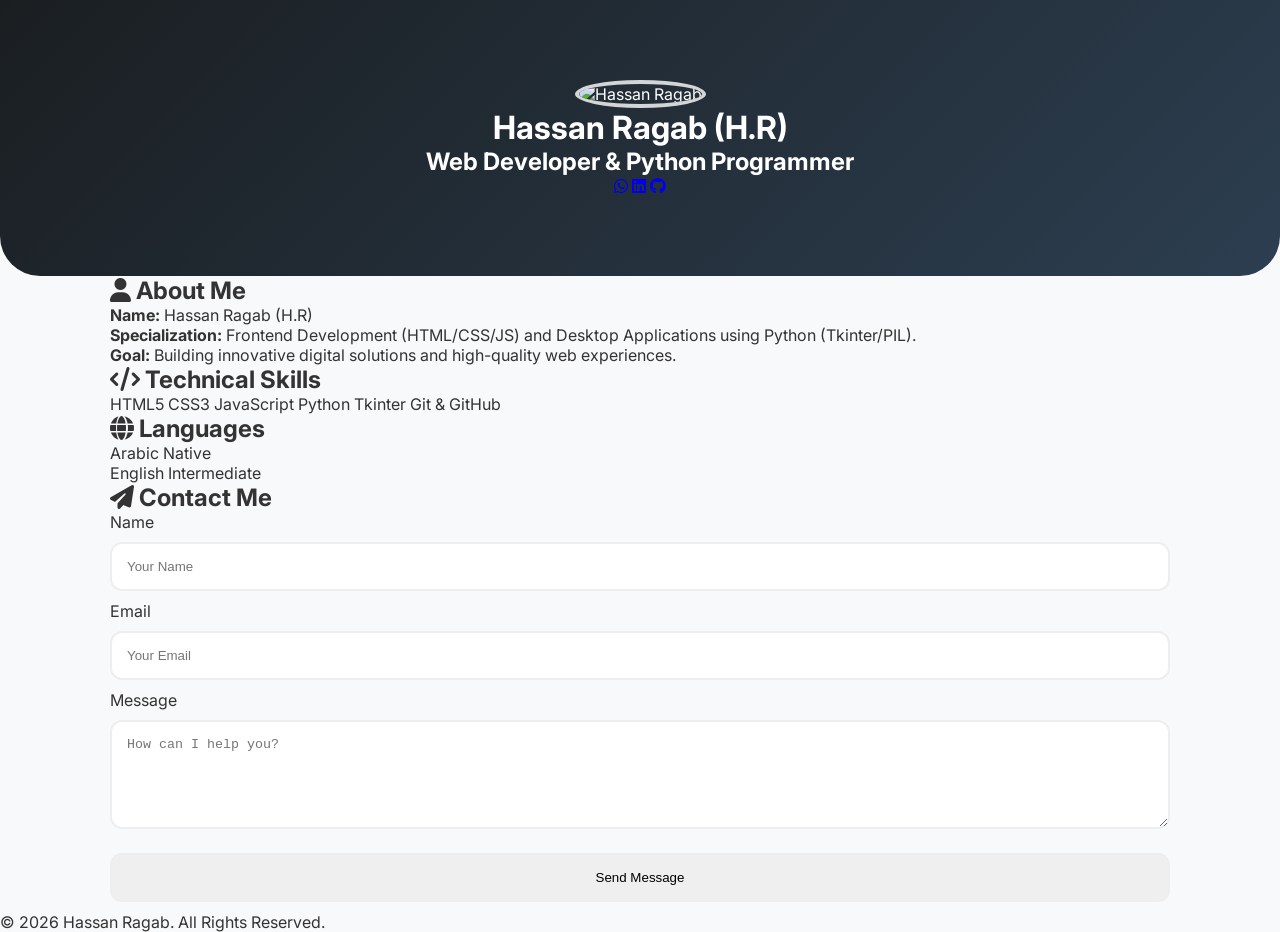
==== index.html @ ad74c9ed "Update index.html" ====
<!DOCTYPE html>
<html lang="en">
<head>
    <meta charset="UTF-8">
    <meta name="viewport" content="width=device-width, initial-scale=1.0">
    <meta name="description" content="Hassan Ragab (H.R) - Web Developer & Python Programmer Portfolio">
    <title>H.R | Hassan Ragab - Developer Portfolio</title>
    <link rel="icon" type="image/jpeg" href="images/profile.jpeg">
    <link rel="preconnect" href="https://fonts.googleapis.com">
    <link rel="preconnect" href="https://fonts.gstatic.com" crossorigin>
    <link href="https://fonts.googleapis.com/css2?family=Inter:wght@400;600;700&family=Tajawal:wght@500;700&display=swap" rel="stylesheet">
    <link rel="stylesheet" href="https://cdnjs.cloudflare.com/ajax/libs/font-awesome/6.4.2/css/all.min.css">
    <link rel="stylesheet" href="css/style.css">
</head>
<body>

    <header>
        <div class="container header-content">
            <img src="images/profile.jpg" alt="Hassan Ragab" class="profile-img">
            <h1>Hassan Ragab (H.R)</h1>
            <h2>Web Developer & Python Programmer</h2>
            <div class="social-links">
                <a href="https://wa.me/201121331354" target="_blank" title="WhatsApp"><i class="fab fa-whatsapp"></i></a>
                <a href="https://linkedin.com/in/hassan-ragab-32a0aa3bb" target="_blank" title="LinkedIn"><i class="fab fa-linkedin"></i></a>
                <a href="https://github.com/2000hr-pro" target="_blank" title="GitHub"><i class="fab fa-github"></i></a>
            </div>
        </div>
    </header>

    <div class="container">
        <main>
            <section id="about">
                <h2><i class="fas fa-user"></i> About Me</h2>
                <p><b>Name:</b> Hassan Ragab (H.R)</p>
                <p><b>Specialization:</b> Frontend Development (HTML/CSS/JS) and Desktop Applications using Python (Tkinter/PIL).</p>
                <p><b>Goal:</b> Building innovative digital solutions and high-quality web experiences.</p>
            </section>

            <section id="skills" style="border-top-color: var(--accent-color);">
                <h2><i class="fas fa-code"></i> Technical Skills</h2>
                <div class="skills-grid">
                    <span>HTML5</span>
                    <span>CSS3</span>
                    <span>JavaScript</span>
                    <span>Python</span>
                    <span>Tkinter</span>
                    <span>Git & GitHub</span>
                </div>
            </section>

            <section id="languages" style="border-top-color: #ffc107;">
                <h2><i class="fas fa-globe"></i> Languages</h2>
                <div class="lang-card">
                    <div class="lang-info">
                        <span>Arabic</span>
                        <span class="lang-level">Native</span>
                    </div>
                    <div class="progress-bar"><div class="progress" style="width: 100%;"></div></div>
                </div>
                <div class="lang-card">
                    <div class="lang-info">
                        <span>English</span>
                        <span class="lang-level">Intermediate</span>
                    </div>
                    <div class="progress-bar"><div class="progress" style="width: 65%;"></div></div>
                </div>
            </section>

            <section class="contact-section">
                <h2><i class="fas fa-paper-plane"></i> Contact Me</h2>
                <form action="https://formsubmit.co/moonmony94.pm@gmail.com" method="POST">
                    <div class="form-group">
                        <label>Name</label>
                        <input type="text" name="name" placeholder="Your Name" required>
                    </div>
                    <div class="form-group">
                        <label>Email</label>
                        <input type="email" name="email" placeholder="Your Email" required>
                    </div>
                    <div class="form-group">
                        <label>Message</label>
                        <textarea name="message" rows="5" placeholder="How can I help you?" required></textarea>
                    </div>
                    <input type="submit" value="Send Message">
                </form>
            </section>
        </main>
    </div>

    <footer>
        <p>© 2026 Hassan Ragab. All Rights Reserved.</p>
    </footer>

</body>
</html>
---- css/style.css ----
:root {
    --primary: #0d6efd;
    --dark: #1a1e21;
    --accent: #0dcaf0;
    --bg: #f8f9fa;
    --card-bg: #ffffff;
    --transition: all 0.4s cubic-bezier(0.175, 0.885, 0.32, 1.275);
}

* { box-sizing: border-box; margin: 0; padding: 0; }

body {
    font-family: 'Inter', sans-serif;
    background-color: var(--bg);
    color: #333;
    overflow-x: hidden;
}

.container { max-width: 1100px; margin: 0 auto; padding: 0 20px; }

/* Header & Profile */
header {
    background: linear-gradient(135deg, var(--dark) 0%, #2c3e50 100%);
    color: white;
    padding: 80px 0;
    text-align: center;
    border-radius: 0 0 40px 40px;
    position: relative;
}

.profile-container {
    position: relative;
    width: 180px;
    height: 180px;
    margin: 0 auto 20px;
}

.profile-img {
    width: 100%;
    height: 100%;
    border-radius: 50%;
    object-fit: cover;
    border: 4px solid rgba(255, 255, 255, 0.8);
    position: relative;
    z-index: 2;
    animation: float 4s ease-in-out infinite;
}

.img-glow {
    position: absolute;
    top: -5px; left: -5px; right: -5px; bottom: -5px;
    border-radius: 50%;
    background: linear-gradient(45deg, var(--primary), var(--accent), var(--primary));
    z-index: 1;
    animation: rotateGlow 3s linear infinite;
    filter: blur(10px);
    opacity: 0.7;
}

@keyframes float { 0%, 100% { transform: translateY(0); } 50% { transform: translateY(-15px); } }
@keyframes rotateGlow { from { transform: rotate(0deg); } to { transform: rotate(360deg); } }

/* Grid Layout */
.grid-layout {
    display: grid;
    grid-template-columns: repeat(auto-fit, minmax(320px, 1fr));
    gap: 30px;
    margin-top: -40px;
    padding-bottom: 50px;
}

.card {
    background: var(--card-bg);
    padding: 30px;
    border-radius: 20px;
    box-shadow: 0 10px 30px rgba(0,0,0,0.08);
    border-top: 5px solid var(--accent-color, var(--primary));
    transition: var(--transition);
}

.card:hover { transform: translateY(-10px); box-shadow: 0 15px 35px rgba(0,0,0,0.12); }

/* Skills Tags */
.skills-tags span {
    display: inline-block;
    background: #f1f3f5;
    padding: 8px 18px;
    border-radius: 50px;
    margin: 5px;
    font-weight: 600;
    border: 1px solid #e9ecef;
}

/* Languages List */
.language-item {
    display: flex;
    justify-content: space-between;
    padding: 12px 0;
    border-bottom: 1px dashed #eee;
}

.lang-name { font-weight: bold; color: var(--primary); }

/* --- New Social Buttons Design --- */
.social-links-grid {
    display: grid;
    grid-template-columns: repeat(auto-fit, minmax(180px, 1fr));
    gap: 15px;
    margin-bottom: 30px;
}

.social-btn {
    display: flex;
    align-items: center;
    padding: 12px 18px;
    border-radius: 14px;
    text-decoration: none;
    color: #fff;
    font-weight: 600;
    transition: var(--transition);
    box-shadow: 0 4px 12px rgba(0,0,0,0.1);
}

.icon-box {
    background: rgba(255, 255, 255, 0.2);
    width: 35px;
    height: 35px;
    display: flex;
    align-items: center;
    justify-content: center;
    border-radius: 10px;
    margin-right: 12px;
    font-size: 1.1rem;
}

.social-btn:hover {
    transform: translateY(-4px) scale(1.02);
    filter: brightness(1.1);
}

.github-btn { background: linear-gradient(135deg, #24292e 0%, #444d56 100%); }
.linkedin-btn { background: linear-gradient(135deg, #0077b5 0%, #00a0dc 100%); }
.whatsapp-btn { background: linear-gradient(135deg, #25d366 0%, #128c7e 100%); }

/* Contact Form */
.contact-section { grid-column: 1 / -1; }
.separator { margin: 30px 0; border: 0; height: 1px; background: #eee; }

input, textarea {
    width: 100%;
    padding: 15px;
    margin: 10px 0;
    border: 2px solid #eee;
    border-radius: 12px;
    outline: none;
    transition: 0.3s;
}

input:focus, textarea:focus { border-color: var(--primary); }

.submit-btn {
    background: var(--primary);
    color: white;
    border: none;
    padding: 15px;
    border-radius: 12px;
    font-weight: bold;
    cursor: pointer;
    width: 100%;
    transition: var(--transition);
}

/* Animations */
.reveal { opacity: 0; transform: translateY(30px); transition: all 0.8s ease-out; }
.reveal.active { opacity: 1; transform: translateY(0); }
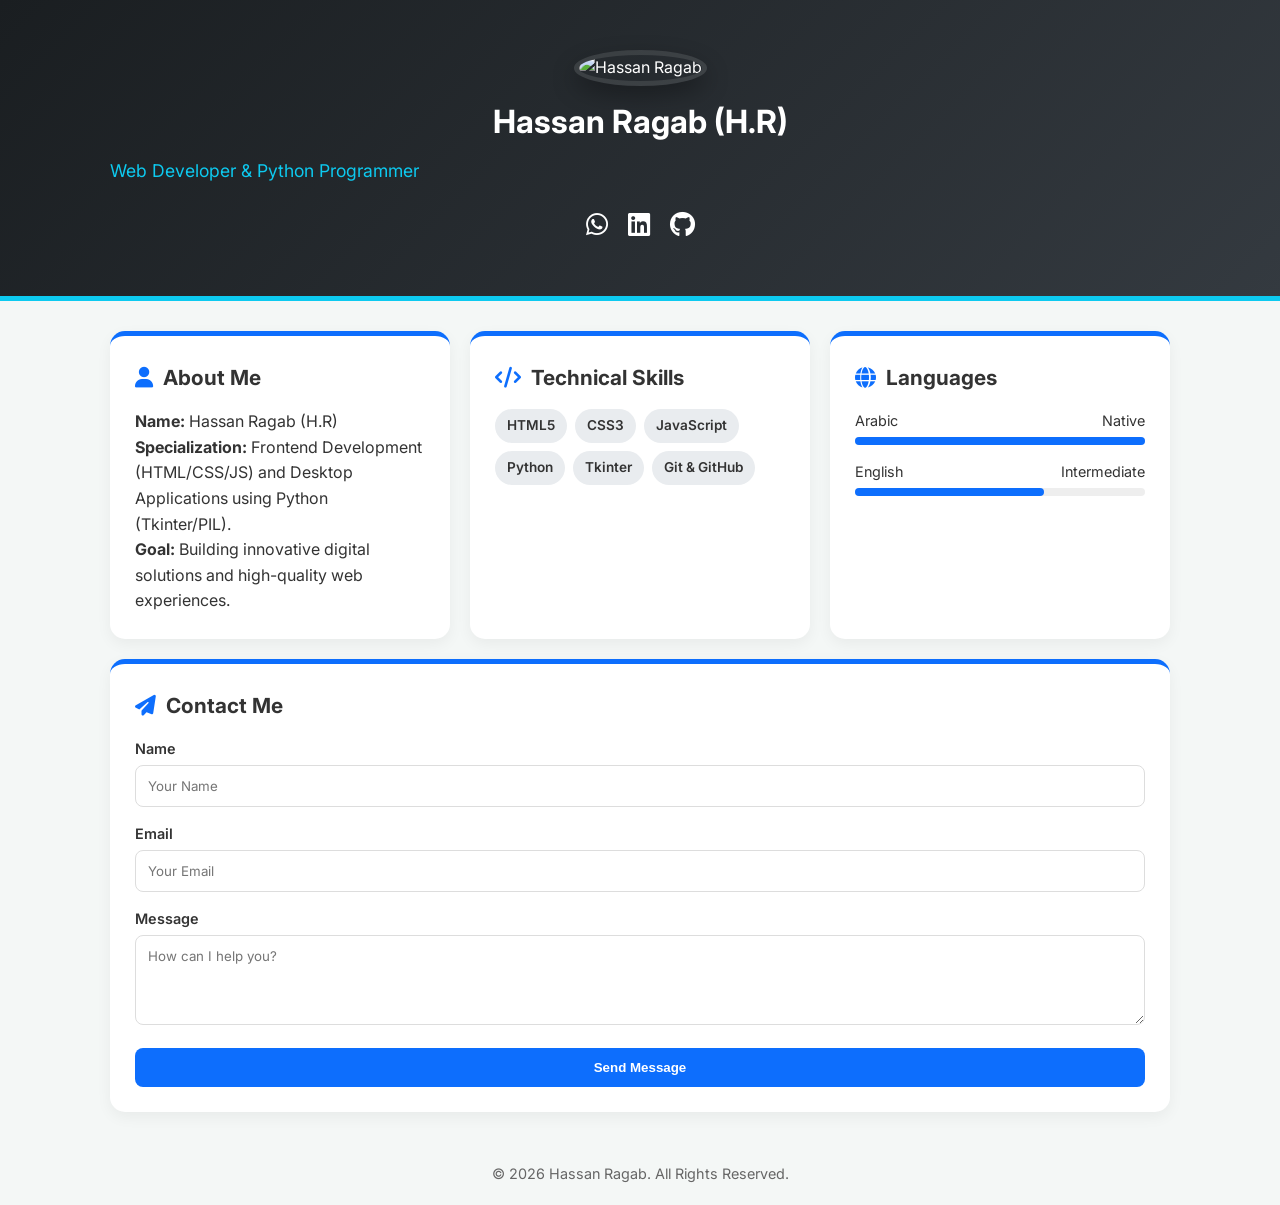
==== commit 2ed34f2f: "Update index.html" ====
--- a/index.html
+++ b/index.html
@@ -3,22 +3,23 @@
 <head>
     <meta charset="UTF-8">
     <meta name="viewport" content="width=device-width, initial-scale=1.0">
-    <meta name="description" content="Hassan Ragab (H.R) - Web Developer & Python Programmer Portfolio">
     <title>H.R | Hassan Ragab - Developer Portfolio</title>
     <link rel="icon" type="image/jpeg" href="images/profile.jpeg">
     <link rel="preconnect" href="https://fonts.googleapis.com">
-    <link rel="preconnect" href="https://fonts.gstatic.com" crossorigin>
     <link href="https://fonts.googleapis.com/css2?family=Inter:wght@400;600;700&family=Tajawal:wght@500;700&display=swap" rel="stylesheet">
     <link rel="stylesheet" href="https://cdnjs.cloudflare.com/ajax/libs/font-awesome/6.4.2/css/all.min.css">
-    <link rel="stylesheet" href="css/style.css">
+    <link rel="stylesheet" href="style.css">
 </head>
 <body>
 
     <header>
         <div class="container header-content">
-            <img src="images/profile.jpg" alt="Hassan Ragab" class="profile-img">
+            <div class="profile-area">
+                <img src="images/profile.jpg" alt="Hassan Ragab" class="profile-img floating glow">
+            </div>
             <h1>Hassan Ragab (H.R)</h1>
-            <h2>Web Developer & Python Programmer</h2>
+            <h2 class="sub-title">Web Developer & Python Programmer</h2>
+            
             <div class="social-links">
                 <a href="https://wa.me/201121331354" target="_blank" title="WhatsApp"><i class="fab fa-whatsapp"></i></a>
                 <a href="https://linkedin.com/in/hassan-ragab-32a0aa3bb" target="_blank" title="LinkedIn"><i class="fab fa-linkedin"></i></a>
@@ -31,12 +32,14 @@
         <main>
             <section id="about">
                 <h2><i class="fas fa-user"></i> About Me</h2>
-                <p><b>Name:</b> Hassan Ragab (H.R)</p>
-                <p><b>Specialization:</b> Frontend Development (HTML/CSS/JS) and Desktop Applications using Python (Tkinter/PIL).</p>
-                <p><b>Goal:</b> Building innovative digital solutions and high-quality web experiences.</p>
+                <div class="info-box">
+                    <p><b>Name:</b> Hassan Ragab (H.R)</p>
+                    <p><b>Specialization:</b> Frontend Development (HTML/CSS/JS) and Desktop Applications using Python (Tkinter/PIL).</p>
+                    <p><b>Goal:</b> Building innovative digital solutions and high-quality web experiences.</p>
+                </div>
             </section>
 
-            <section id="skills" style="border-top-color: var(--accent-color);">
+            <section id="skills">
                 <h2><i class="fas fa-code"></i> Technical Skills</h2>
                 <div class="skills-grid">
                     <span>HTML5</span>
@@ -48,7 +51,7 @@
                 </div>
             </section>
 
-            <section id="languages" style="border-top-color: #ffc107;">
+            <section id="languages">
                 <h2><i class="fas fa-globe"></i> Languages</h2>
                 <div class="lang-card">
                     <div class="lang-info">
@@ -79,9 +82,9 @@
                     </div>
                     <div class="form-group">
                         <label>Message</label>
-                        <textarea name="message" rows="5" placeholder="How can I help you?" required></textarea>
+                        <textarea name="message" rows="4" placeholder="How can I help you?" required></textarea>
                     </div>
-                    <input type="submit" value="Send Message">
+                    <button type="submit" class="submit-btn">Send Message</button>
                 </form>
             </section>
         </main>
--- a/style.css
+++ b/style.css
@@ -0,0 +1,111 @@
+:root {
+    --primary-color: #0d6efd;
+    --secondary-color: #1a1e21;
+    --accent-color: #0dcaf0;
+    --bg-body: #f4f7f6;
+    --bg-card: #ffffff;
+    --text-main: #333;
+    --text-light: #666;
+    --transition: all 0.3s ease;
+}
+
+* { box-sizing: border-box; margin: 0; padding: 0; }
+
+body {
+    font-family: 'Inter', 'Tajawal', sans-serif;
+    background-color: var(--bg-body);
+    color: var(--text-main);
+    line-height: 1.6;
+    overflow-x: hidden;
+}
+
+.container { max-width: 1100px; margin: 0 auto; padding: 0 20px; }
+
+/* === Header & Animation === */
+header {
+    background: linear-gradient(135deg, var(--secondary-color) 0%, #343a40 100%);
+    color: white;
+    padding: 50px 0;
+    text-align: center;
+    border-bottom: 5px solid var(--accent-color);
+}
+
+.profile-img {
+    width: 150px; height: 150px;
+    border-radius: 50%;
+    object-fit: cover;
+    border: 5px solid rgba(255, 255, 255, 0.1);
+    box-shadow: 0 10px 25px rgba(0,0,0,0.3);
+}
+
+/* حركة الصورة الشخصية (فوق وتحت) */
+.floating {
+    animation: float 3s ease-in-out infinite;
+}
+
+@keyframes float {
+    0% { transform: translateY(0px); }
+    50% { transform: translateY(-15px); }
+    100% { transform: translateY(0px); }
+}
+
+header h1 { font-size: 2rem; margin: 10px 0; }
+header h2 { font-weight: 400; color: var(--accent-color); font-size: 1.1rem; }
+
+.social-links { margin-top: 20px; display: flex; justify-content: center; gap: 20px; }
+.social-links a { color: white; font-size: 1.6rem; transition: var(--transition); }
+.social-links a:hover { color: var(--accent-color); transform: scale(1.2); }
+
+/* === Responsive Grid === */
+main {
+    padding: 30px 0;
+    display: grid;
+    grid-template-columns: repeat(auto-fit, minmax(300px, 1fr));
+    gap: 20px;
+}
+
+section {
+    background: var(--bg-card);
+    padding: 25px;
+    border-radius: 15px;
+    box-shadow: 0 5px 15px rgba(0,0,0,0.05);
+    border-top: 5px solid var(--primary-color);
+    transition: var(--transition);
+}
+
+section:hover { transform: translateY(-5px); }
+h2 { font-size: 1.3rem; margin-bottom: 15px; display: flex; align-items: center; gap: 10px; }
+h2 i { color: var(--primary-color); }
+
+/* Skills & Progress */
+.skills-grid { display: flex; flex-wrap: wrap; gap: 8px; }
+.skills-grid span { background: #e9ecef; padding: 6px 12px; border-radius: 20px; font-size: 0.85rem; font-weight: 600; }
+
+.lang-card { margin-bottom: 15px; }
+.lang-info { display: flex; justify-content: space-between; margin-bottom: 5px; font-size: 0.9rem; }
+.progress-bar { background: #eee; height: 8px; border-radius: 10px; }
+.progress { background: var(--primary-color); height: 100%; border-radius: 10px; }
+
+/* Form Styles */
+.contact-section { grid-column: 1 / -1; }
+.form-group { margin-bottom: 15px; text-align: left; }
+label { display: block; margin-bottom: 5px; font-weight: 600; font-size: 0.9rem; }
+input, textarea {
+    width: 100%; padding: 12px; border: 1px solid #ddd; border-radius: 8px; font-family: inherit;
+}
+.submit-btn {
+    background: var(--primary-color); color: white; border: none; padding: 12px 30px;
+    border-radius: 8px; font-weight: 700; cursor: pointer; transition: var(--transition); width: 100%;
+}
+.submit-btn:hover { background: #0056b3; }
+
+/* === Media Queries (الهاتف) === */
+@media (max-width: 600px) {
+    header { padding: 30px 0; }
+    header h1 { font-size: 1.6rem; }
+    .profile-img { width: 120px; height: 120px; }
+    main { grid-template-columns: 1fr; }
+    section { padding: 20px; }
+}
+
+footer { text-align: center; padding: 20px; color: var(--text-light); font-size: 0.9rem; }
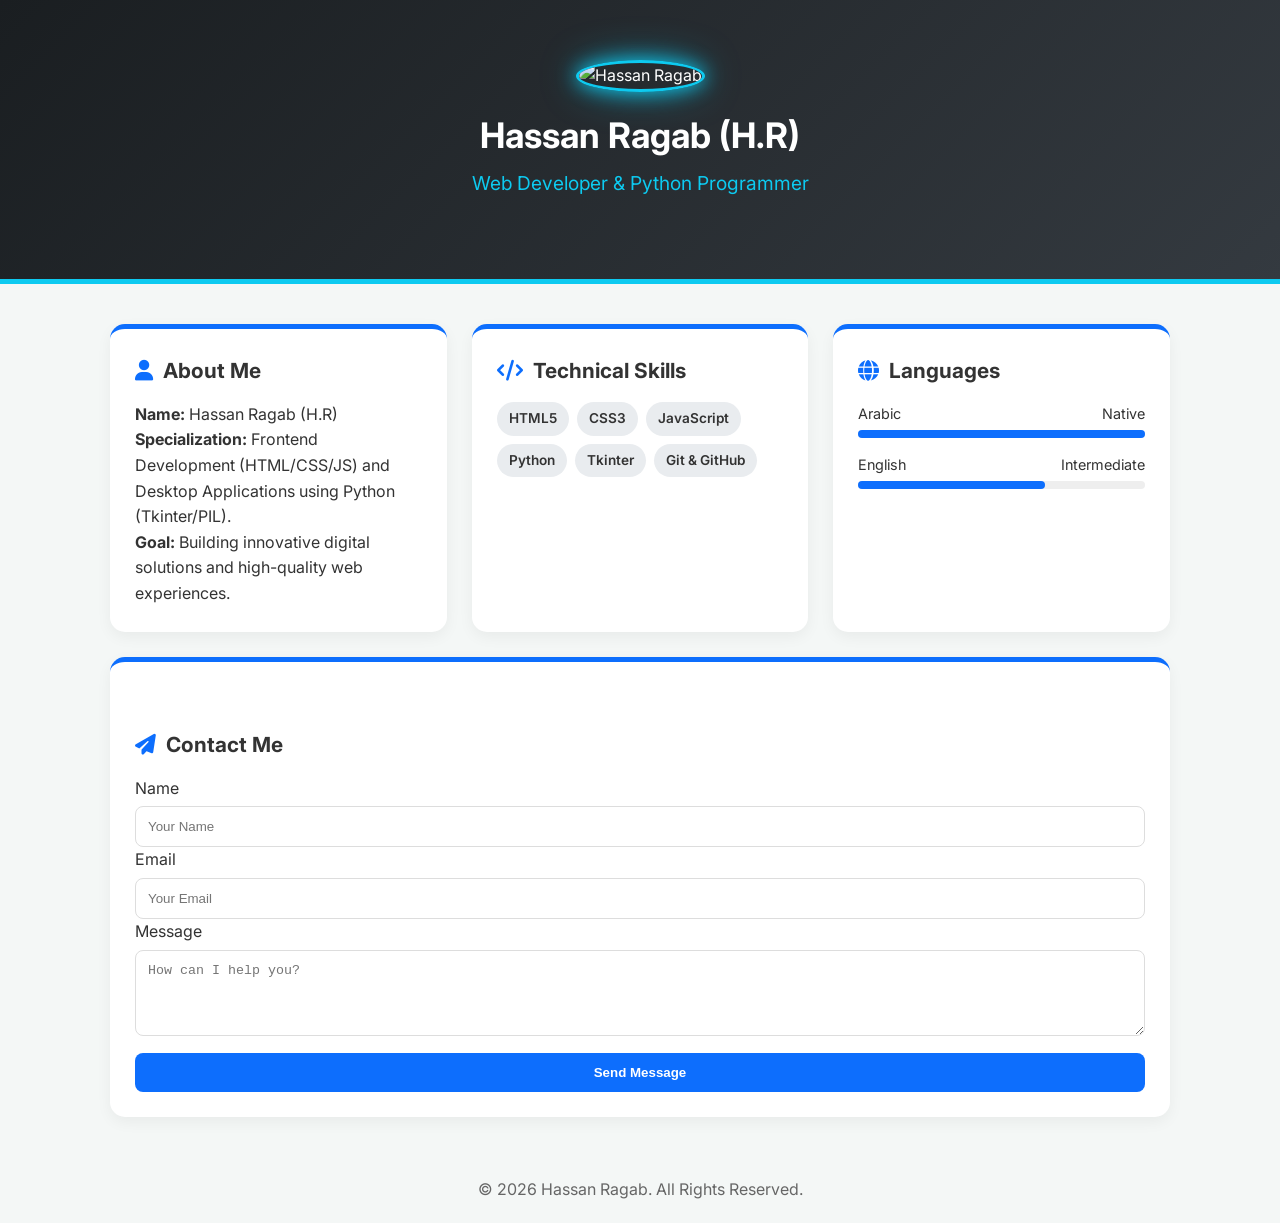
==== commit 6456bac9: "Update index.html" ====
--- a/index.html
+++ b/index.html
@@ -18,13 +18,8 @@
                 <img src="images/profile.jpg" alt="Hassan Ragab" class="profile-img floating glow">
             </div>
             <h1>Hassan Ragab (H.R)</h1>
-            <h2 class="sub-title">Web Developer & Python Programmer</h2>
+            <p class="sub-title">Web Developer & Python Programmer</p>
             
-            <div class="social-links">
-                <a href="https://wa.me/201121331354" target="_blank" title="WhatsApp"><i class="fab fa-whatsapp"></i></a>
-                <a href="https://linkedin.com/in/hassan-ragab-32a0aa3bb" target="_blank" title="LinkedIn"><i class="fab fa-linkedin"></i></a>
-                <a href="https://github.com/2000hr-pro" target="_blank" title="GitHub"><i class="fab fa-github"></i></a>
-            </div>
         </div>
     </header>
 
@@ -70,8 +65,15 @@
             </section>
 
             <section class="contact-section">
+
+                <div class="social-links">
+                <a href="https://wa.me/201121331354" target="_blank" title="WhatsApp"><i class="fab fa-whatsapp"></i></a>
+                <a href="https://linkedin.com/in/hassan-ragab-32a0aa3bb" target="_blank" title="LinkedIn"><i class="fab fa-linkedin"></i></a>
+                <a href="https://github.com/2000hr-pro" target="_blank" title="GitHub"><i class="fab fa-github"></i></a>
+                </div>
+                
                 <h2><i class="fas fa-paper-plane"></i> Contact Me</h2>
-                <form action="https://formsubmit.co/moonmony94.pm@gmail.com" method="POST">
+                <form action="https://formsubmit.co/hr9084393@gmail.com" method="POST">
                     <div class="form-group">
                         <label>Name</label>
                         <input type="text" name="name" placeholder="Your Name" required>
--- a/style.css
+++ b/style.css
@@ -21,11 +21,11 @@
 
 .container { max-width: 1100px; margin: 0 auto; padding: 0 20px; }
 
-/* === Header & Animation === */
+/* === Header & Portrait Animation === */
 header {
     background: linear-gradient(135deg, var(--secondary-color) 0%, #343a40 100%);
     color: white;
-    padding: 50px 0;
+    padding: 60px 0;
     text-align: center;
     border-bottom: 5px solid var(--accent-color);
 }
@@ -34,8 +34,12 @@
     width: 150px; height: 150px;
     border-radius: 50%;
     object-fit: cover;
-    border: 5px solid rgba(255, 255, 255, 0.1);
-    box-shadow: 0 10px 25px rgba(0,0,0,0.3);
+    border: 3px solid var(--accent-color);
+}
+
+/* تأثير الإطار المضيء حول الصورة */
+.glow {
+    box-shadow: 0 0 20px var(--accent-color), 0 0 40px rgba(13, 202, 240, 0.4);
 }
 
 /* حركة الصورة الشخصية (فوق وتحت) */
@@ -49,19 +53,28 @@
     100% { transform: translateY(0px); }
 }
 
-header h1 { font-size: 2rem; margin: 10px 0; }
-header h2 { font-weight: 400; color: var(--accent-color); font-size: 1.1rem; }
+header h1 { font-size: 2.2rem; margin: 15px 0 5px 0; }
 
-.social-links { margin-top: 20px; display: flex; justify-content: center; gap: 20px; }
+/* تنسيق الجملة لتكون في المنتصف وتحت الاسم */
+.sub-title {
+    font-weight: 400;
+    color: var(--accent-color);
+    font-size: 1.2rem;
+    margin-bottom: 20px;
+    text-align: center;
+    width: 100%;
+}
+
+.social-links { display: flex; justify-content: center; gap: 20px; }
 .social-links a { color: white; font-size: 1.6rem; transition: var(--transition); }
 .social-links a:hover { color: var(--accent-color); transform: scale(1.2); }
 
-/* === Responsive Grid === */
+/* === Grid & Layout === */
 main {
-    padding: 30px 0;
+    padding: 40px 0;
     display: grid;
     grid-template-columns: repeat(auto-fit, minmax(300px, 1fr));
-    gap: 20px;
+    gap: 25px;
 }
 
 section {
@@ -70,14 +83,11 @@
     border-radius: 15px;
     box-shadow: 0 5px 15px rgba(0,0,0,0.05);
     border-top: 5px solid var(--primary-color);
-    transition: var(--transition);
 }
 
-section:hover { transform: translateY(-5px); }
 h2 { font-size: 1.3rem; margin-bottom: 15px; display: flex; align-items: center; gap: 10px; }
 h2 i { color: var(--primary-color); }
 
-/* Skills & Progress */
 .skills-grid { display: flex; flex-wrap: wrap; gap: 8px; }
 .skills-grid span { background: #e9ecef; padding: 6px 12px; border-radius: 20px; font-size: 0.85rem; font-weight: 600; }
 
@@ -88,24 +98,18 @@
 
 /* Form Styles */
 .contact-section { grid-column: 1 / -1; }
-.form-group { margin-bottom: 15px; text-align: left; }
-label { display: block; margin-bottom: 5px; font-weight: 600; font-size: 0.9rem; }
-input, textarea {
-    width: 100%; padding: 12px; border: 1px solid #ddd; border-radius: 8px; font-family: inherit;
-}
+input, textarea { width: 100%; padding: 12px; border: 1px solid #ddd; border-radius: 8px; margin-top: 5px; }
 .submit-btn {
     background: var(--primary-color); color: white; border: none; padding: 12px 30px;
-    border-radius: 8px; font-weight: 700; cursor: pointer; transition: var(--transition); width: 100%;
+    border-radius: 8px; font-weight: 700; cursor: pointer; transition: var(--transition); width: 100%; margin-top: 10px;
 }
 .submit-btn:hover { background: #0056b3; }
 
-/* === Media Queries (الهاتف) === */
+/* Responsive */
 @media (max-width: 600px) {
-    header { padding: 30px 0; }
-    header h1 { font-size: 1.6rem; }
-    .profile-img { width: 120px; height: 120px; }
+    header h1 { font-size: 1.8rem; }
+    .profile-img { width: 130px; height: 130px; }
     main { grid-template-columns: 1fr; }
-    section { padding: 20px; }
 }
 
-footer { text-align: center; padding: 20px; color: var(--text-light); font-size: 0.9rem; }
+footer { text-align: center; padding: 20px; color: var(--text-light); }
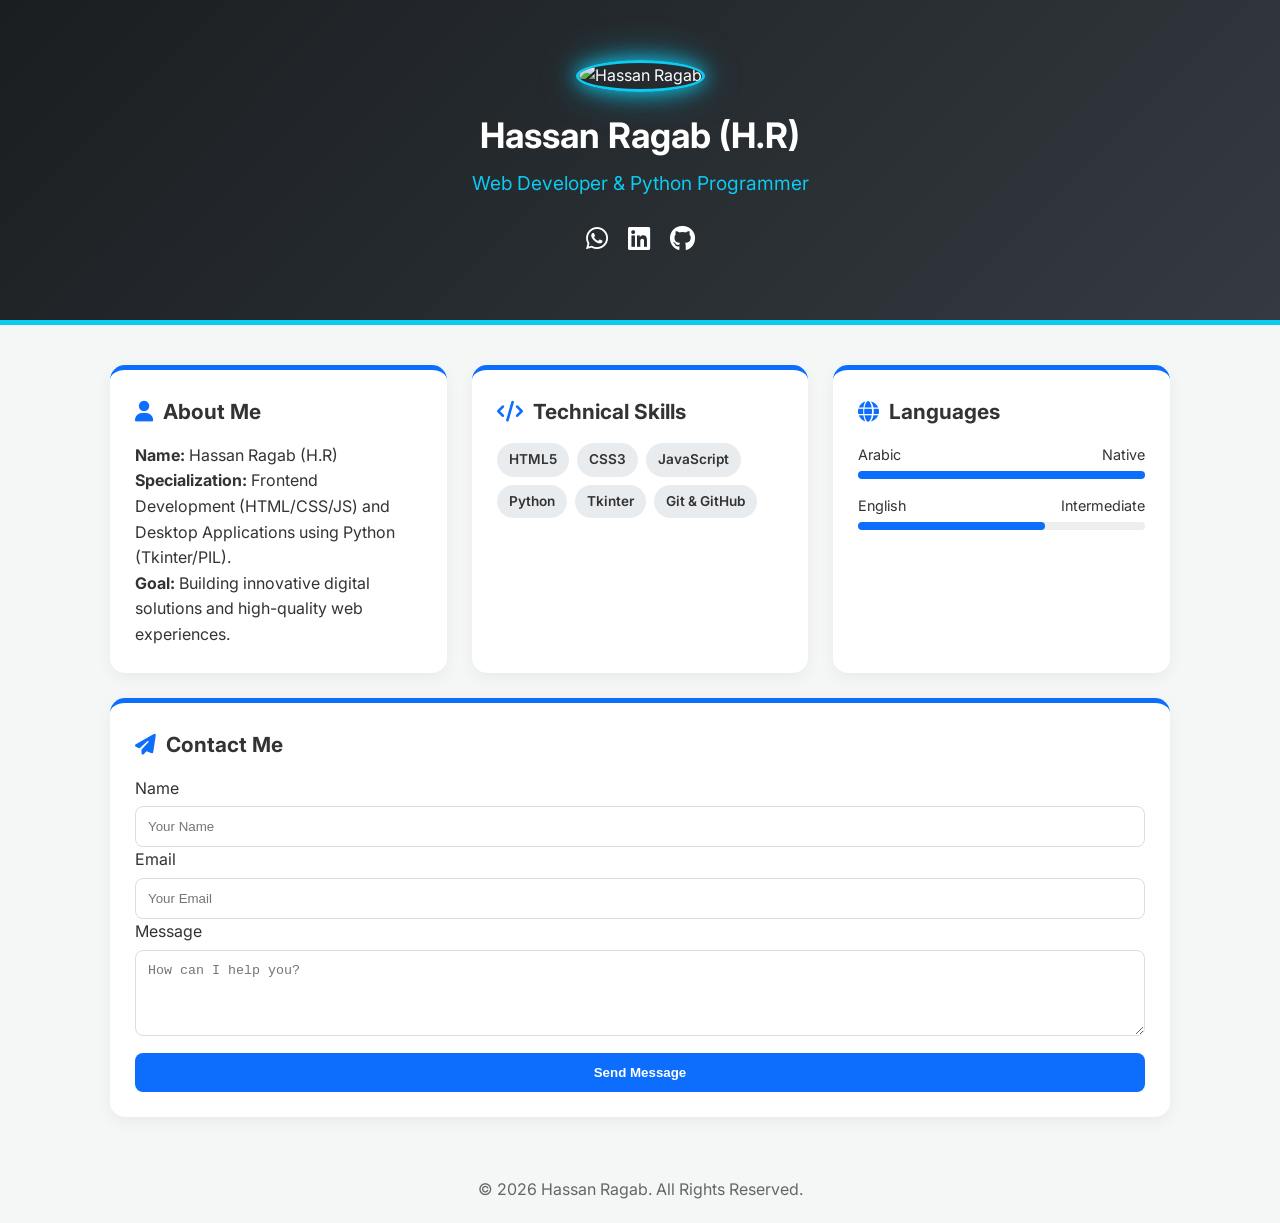
==== commit 0eef2bf7: "Update index.html" ====
--- a/index.html
+++ b/index.html
@@ -19,6 +19,12 @@
             </div>
             <h1>Hassan Ragab (H.R)</h1>
             <p class="sub-title">Web Developer & Python Programmer</p>
+
+            <div class="social-links">
+                <a href="https://wa.me/201121331354" target="_blank" title="WhatsApp"><i class="fab fa-whatsapp"></i></a>
+                <a href="https://linkedin.com/in/hassan-ragab-32a0aa3bb" target="_blank" title="LinkedIn"><i class="fab fa-linkedin"></i></a>
+                <a href="https://github.com/2000hr-pro" target="_blank" title="GitHub"><i class="fab fa-github"></i></a>
+            </div>
             
         </div>
     </header>
@@ -65,12 +71,6 @@
             </section>
 
             <section class="contact-section">
-
-                <div class="social-links">
-                <a href="https://wa.me/201121331354" target="_blank" title="WhatsApp"><i class="fab fa-whatsapp"></i></a>
-                <a href="https://linkedin.com/in/hassan-ragab-32a0aa3bb" target="_blank" title="LinkedIn"><i class="fab fa-linkedin"></i></a>
-                <a href="https://github.com/2000hr-pro" target="_blank" title="GitHub"><i class="fab fa-github"></i></a>
-                </div>
                 
                 <h2><i class="fas fa-paper-plane"></i> Contact Me</h2>
                 <form action="https://formsubmit.co/hr9084393@gmail.com" method="POST">
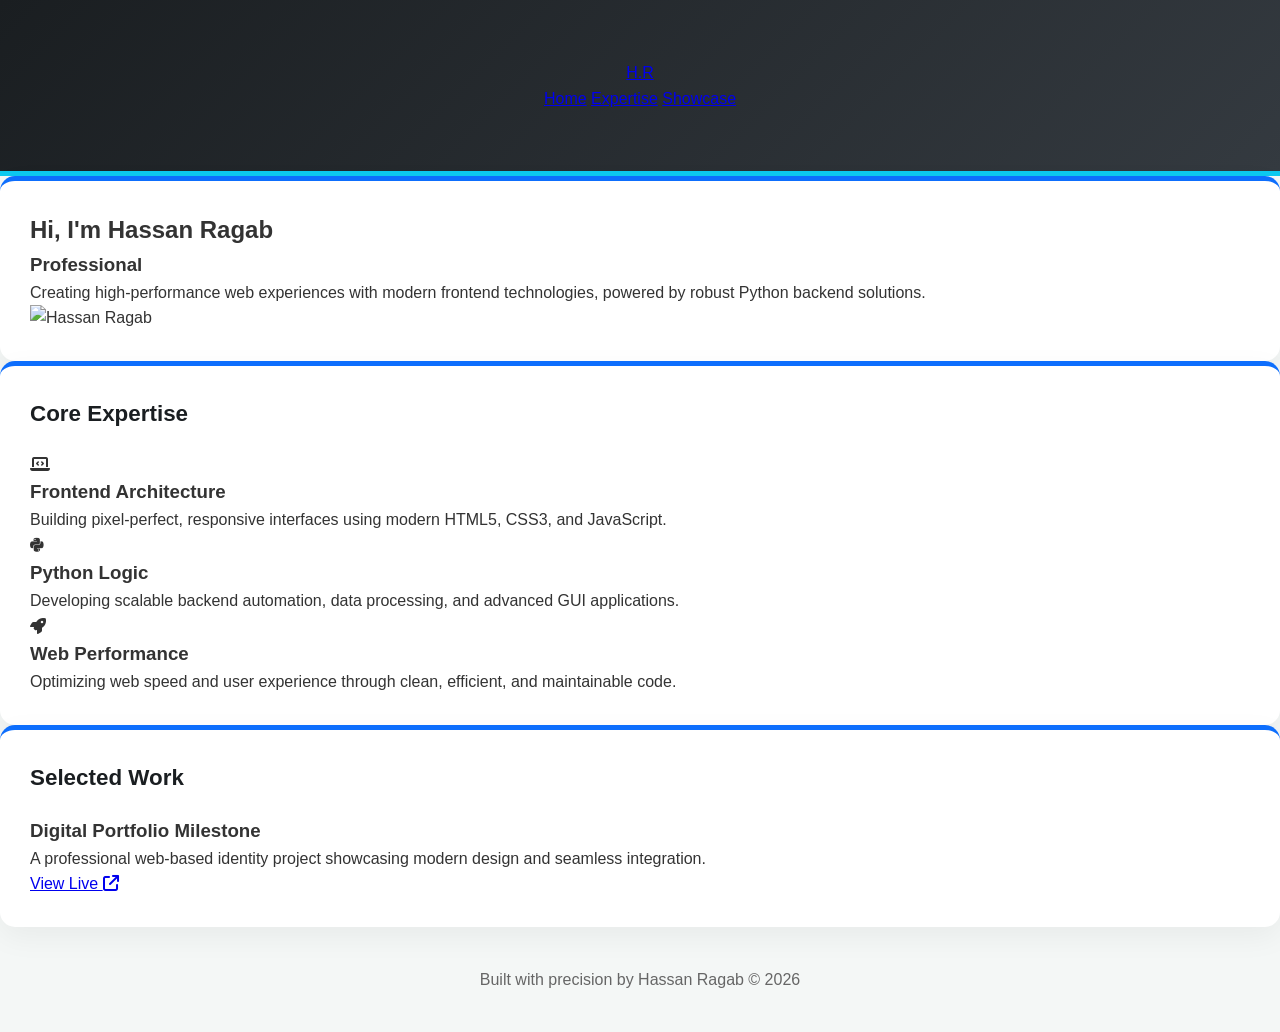
==== commit 62fbab52: "Add files via upload" ====
--- a/index.html
+++ b/index.html
@@ -3,98 +3,86 @@
 <head>
     <meta charset="UTF-8">
     <meta name="viewport" content="width=device-width, initial-scale=1.0">
-    <title>H.R | Hassan Ragab - Developer Portfolio</title>
-    <link rel="icon" type="image/jpeg" href="images/profile.jpeg">
-    <link rel="preconnect" href="https://fonts.googleapis.com">
-    <link href="https://fonts.googleapis.com/css2?family=Inter:wght@400;600;700&family=Tajawal:wght@500;700&display=swap" rel="stylesheet">
-    <link rel="stylesheet" href="https://cdnjs.cloudflare.com/ajax/libs/font-awesome/6.4.2/css/all.min.css">
-    <link rel="stylesheet" href="style.css">
+    <title>Hassan Ragab | Web Developer</title>
+    <link rel="icon" type="image/jpeg" href="images/profile.jpg">
+    <link href="https://fonts.googleapis.com/css2?family=Poppins:wght@300;400;500;600;700&display=swap" rel="stylesheet">
+    <link rel="stylesheet" href="https://cdnjs.cloudflare.com/ajax/libs/font-awesome/6.4.0/css/all.min.css">
+    <link rel="stylesheet" href="css/style.css">
 </head>
 <body>
 
+    <div class="bg-animate">
+        <div class="circle circle-1"></div>
+        <div class="circle circle-2"></div>
+    </div>
+
     <header>
-        <div class="container header-content">
-            <div class="profile-area">
-                <img src="images/profile.jpg" alt="Hassan Ragab" class="profile-img floating glow">
-            </div>
-            <h1>Hassan Ragab (H.R)</h1>
-            <p class="sub-title">Web Developer & Python Programmer</p>
-
-            <div class="social-links">
-                <a href="https://wa.me/201121331354" target="_blank" title="WhatsApp"><i class="fab fa-whatsapp"></i></a>
-                <a href="https://linkedin.com/in/hassan-ragab-32a0aa3bb" target="_blank" title="LinkedIn"><i class="fab fa-linkedin"></i></a>
-                <a href="https://github.com/2000hr-pro" target="_blank" title="GitHub"><i class="fab fa-github"></i></a>
-            </div>
-            
-        </div>
+        <a href="#" class="logo">H.<span>R</span></a>
+        <nav class="navbar">
+            <a href="#home" class="active">Home</a>
+            <a href="#skills">Expertise</a>
+            <a href="#portfolio">Showcase</a>
+        </nav>
     </header>
 
-    <div class="container">
-        <main>
-            <section id="about">
-                <h2><i class="fas fa-user"></i> About Me</h2>
-                <div class="info-box">
-                    <p><b>Name:</b> Hassan Ragab (H.R)</p>
-                    <p><b>Specialization:</b> Frontend Development (HTML/CSS/JS) and Desktop Applications using Python (Tkinter/PIL).</p>
-                    <p><b>Goal:</b> Building innovative digital solutions and high-quality web experiences.</p>
+    <section class="home" id="home">
+        <div class="home-content">
+            <h1>Hi, I'm <span>Hassan Ragab</span></h1>
+            <h3>Professional <span class="multiple-text"></span></h3>
+            
+            <p class="description">
+                Creating high-performance web experiences with modern frontend technologies, 
+                powered by robust Python backend solutions.
+            </p>
+        </div>
+
+        <div class="home-img">
+            <div class="img-box">
+                <img src="images/profile.jpg" alt="Hassan Ragab">
+            </div>
+        </div>
+    </section>
+
+    <section class="skills" id="skills">
+        <h2 class="heading">Core <span>Expertise</span></h2>
+        <div class="skills-container">
+            <div class="skill-box">
+                <div class="icon-glow"><i class="fas fa-laptop-code"></i></div>
+                <h3>Frontend Architecture</h3>
+                <p>Building pixel-perfect, responsive interfaces using modern HTML5, CSS3, and JavaScript.</p>
+            </div>
+            <div class="skill-box">
+                <div class="icon-glow"><i class="fab fa-python"></i></div>
+                <h3>Python Logic</h3>
+                <p>Developing scalable backend automation, data processing, and advanced GUI applications.</p>
+            </div>
+            <div class="skill-box">
+                <div class="icon-glow"><i class="fas fa-rocket"></i></div>
+                <h3>Web Performance</h3>
+                <p>Optimizing web speed and user experience through clean, efficient, and maintainable code.</p>
+            </div>
+        </div>
+    </section>
+
+    <section class="portfolio" id="portfolio">
+        <h2 class="heading">Selected <span>Work</span></h2>
+        <div class="exp-container">
+            <div class="exp-card">
+                <div class="exp-info">
+                    <h3>Digital Portfolio Milestone</h3>
+                    <p>A professional web-based identity project showcasing modern design and seamless integration.</p>
+                    <a href="Project-index.html" target="_blank" class="link-btn">View Live <i class="fas fa-external-link"></i></a>
                 </div>
-            </section>
-
-            <section id="skills">
-                <h2><i class="fas fa-code"></i> Technical Skills</h2>
-                <div class="skills-grid">
-                    <span>HTML5</span>
-                    <span>CSS3</span>
-                    <span>JavaScript</span>
-                    <span>Python</span>
-                    <span>Tkinter</span>
-                    <span>Git & GitHub</span>
-                </div>
-            </section>
-
-            <section id="languages">
-                <h2><i class="fas fa-globe"></i> Languages</h2>
-                <div class="lang-card">
-                    <div class="lang-info">
-                        <span>Arabic</span>
-                        <span class="lang-level">Native</span>
-                    </div>
-                    <div class="progress-bar"><div class="progress" style="width: 100%;"></div></div>
-                </div>
-                <div class="lang-card">
-                    <div class="lang-info">
-                        <span>English</span>
-                        <span class="lang-level">Intermediate</span>
-                    </div>
-                    <div class="progress-bar"><div class="progress" style="width: 65%;"></div></div>
-                </div>
-            </section>
-
-            <section class="contact-section">
-                
-                <h2><i class="fas fa-paper-plane"></i> Contact Me</h2>
-                <form action="https://formsubmit.co/hr9084393@gmail.com" method="POST">
-                    <div class="form-group">
-                        <label>Name</label>
-                        <input type="text" name="name" placeholder="Your Name" required>
-                    </div>
-                    <div class="form-group">
-                        <label>Email</label>
-                        <input type="email" name="email" placeholder="Your Email" required>
-                    </div>
-                    <div class="form-group">
-                        <label>Message</label>
-                        <textarea name="message" rows="4" placeholder="How can I help you?" required></textarea>
-                    </div>
-                    <button type="submit" class="submit-btn">Send Message</button>
-                </form>
-            </section>
-        </main>
-    </div>
+            </div>
+        </div>
+    </section>
 
     <footer>
-        <p>© 2026 Hassan Ragab. All Rights Reserved.</p>
+        <p>Built with precision by <span>Hassan Ragab</span> &copy; 2026</p>
     </footer>
 
+    <script src="https://unpkg.com/typed.js@2.1.0/dist/typed.umd.js"></script>
+    <script src="https://unpkg.com/scrollreveal"></script>
+    <script src="js/script.js"></script>
 </body>
-</html>
+</html>
--- a/css/style.css
+++ b/css/style.css
@@ -0,0 +1,100 @@
+:root {
+    --primary-color: #0d6efd;
+    --secondary-color: #1a1e21;
+    --accent-color: #0dcaf0;
+    --bg-body: #f4f7f6;
+    --bg-card: #ffffff;
+    --text-main: #333;
+    --text-light: #666;
+    --transition: all 0.3s ease;
+}
+
+* { box-sizing: border-box; margin: 0; padding: 0; }
+
+body {
+    font-family: 'Inter', 'Tajawal', sans-serif;
+    background-color: var(--bg-body);
+    color: var(--text-main);
+    line-height: 1.6;
+}
+
+.container { max-width: 1100px; margin: 0 auto; padding: 0 20px; }
+
+/* Header */
+header {
+    background: linear-gradient(135deg, var(--secondary-color) 0%, #343a40 100%);
+    color: white;
+    padding: 60px 0;
+    text-align: center;
+    border-bottom: 5px solid var(--accent-color);
+}
+
+.profile-img {
+    width: 150px; height: 150px;
+    border-radius: 50%;
+    object-fit: cover;
+    border: 5px solid rgba(255,255,255,0.1);
+    margin-bottom: 15px;
+}
+
+.social-links { margin-top: 20px; display: flex; justify-content: center; gap: 20px; }
+.social-links a { color: white; font-size: 1.5rem; transition: var(--transition); }
+.social-links a:hover { color: var(--accent-color); transform: translateY(-3px); }
+
+/* Main Content */
+main {
+    padding: 40px 0;
+    display: grid;
+    grid-template-columns: repeat(auto-fit, minmax(300px, 1fr));
+    gap: 25px;
+}
+
+section {
+    background: var(--bg-card);
+    padding: 30px;
+    border-radius: 15px;
+    box-shadow: 0 10px 30px rgba(0,0,0,0.05);
+    border-top: 5px solid var(--primary-color);
+    transition: var(--transition);
+}
+
+section:hover { transform: translateY(-5px); }
+h2 { margin-bottom: 20px; color: var(--secondary-color); font-size: 1.4rem; }
+h2 i { margin-right: 10px; color: var(--primary-color); }
+
+/* Skills Grid */
+.skills-grid { display: flex; flex-wrap: wrap; gap: 10px; }
+.skills-grid span {
+    background: #e9ecef;
+    padding: 8px 15px;
+    border-radius: 20px;
+    font-size: 0.9rem;
+    font-weight: 600;
+}
+
+/* Enhanced Languages Section */
+.lang-card { margin-bottom: 20px; }
+.lang-info { display: flex; justify-content: space-between; margin-bottom: 8px; font-weight: 600; }
+.lang-level { color: var(--primary-color); font-size: 0.85rem; }
+.progress-bar { background: #eee; height: 10px; border-radius: 10px; overflow: hidden; }
+.progress { background: var(--primary-color); height: 100%; border-radius: 10px; }
+
+/* Contact Form */
+.contact-section { grid-column: 1 / -1; }
+.form-group { margin-bottom: 15px; }
+input, textarea {
+    width: 100%; padding: 12px;
+    border: 2px solid #eee; border-radius: 8px;
+    font-family: inherit; transition: var(--transition);
+}
+input:focus, textarea:focus { border-color: var(--primary-color); outline: none; }
+input[type="submit"] {
+    background: var(--primary-color); color: white;
+    border: none; padding: 15px; cursor: pointer;
+    font-weight: 700; width: auto; min-width: 150px;
+}
+input[type="submit"]:hover { background: #0056b3; }
+
+footer { text-align: center; padding: 40px 0; color: var(--text-light); }
+
+@media (max-width: 768px) { main { grid-template-columns: 1fr; } }
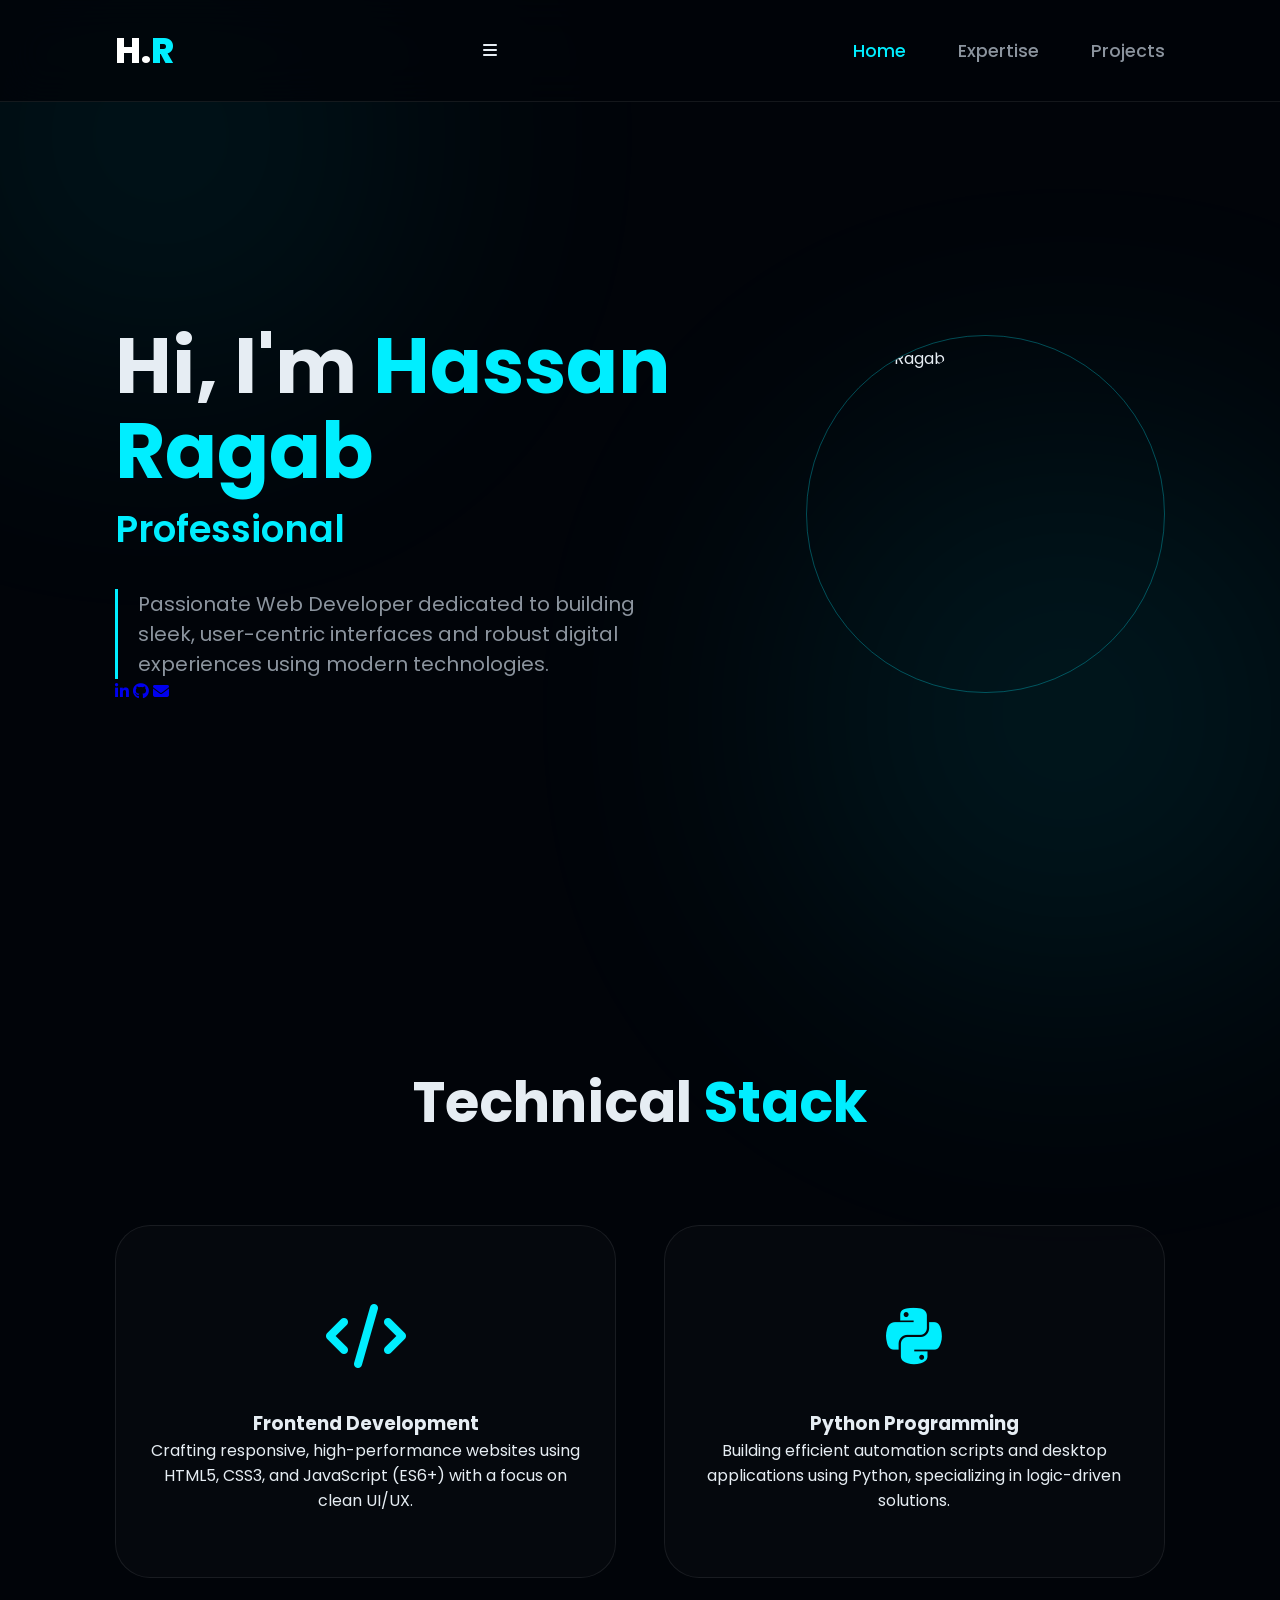
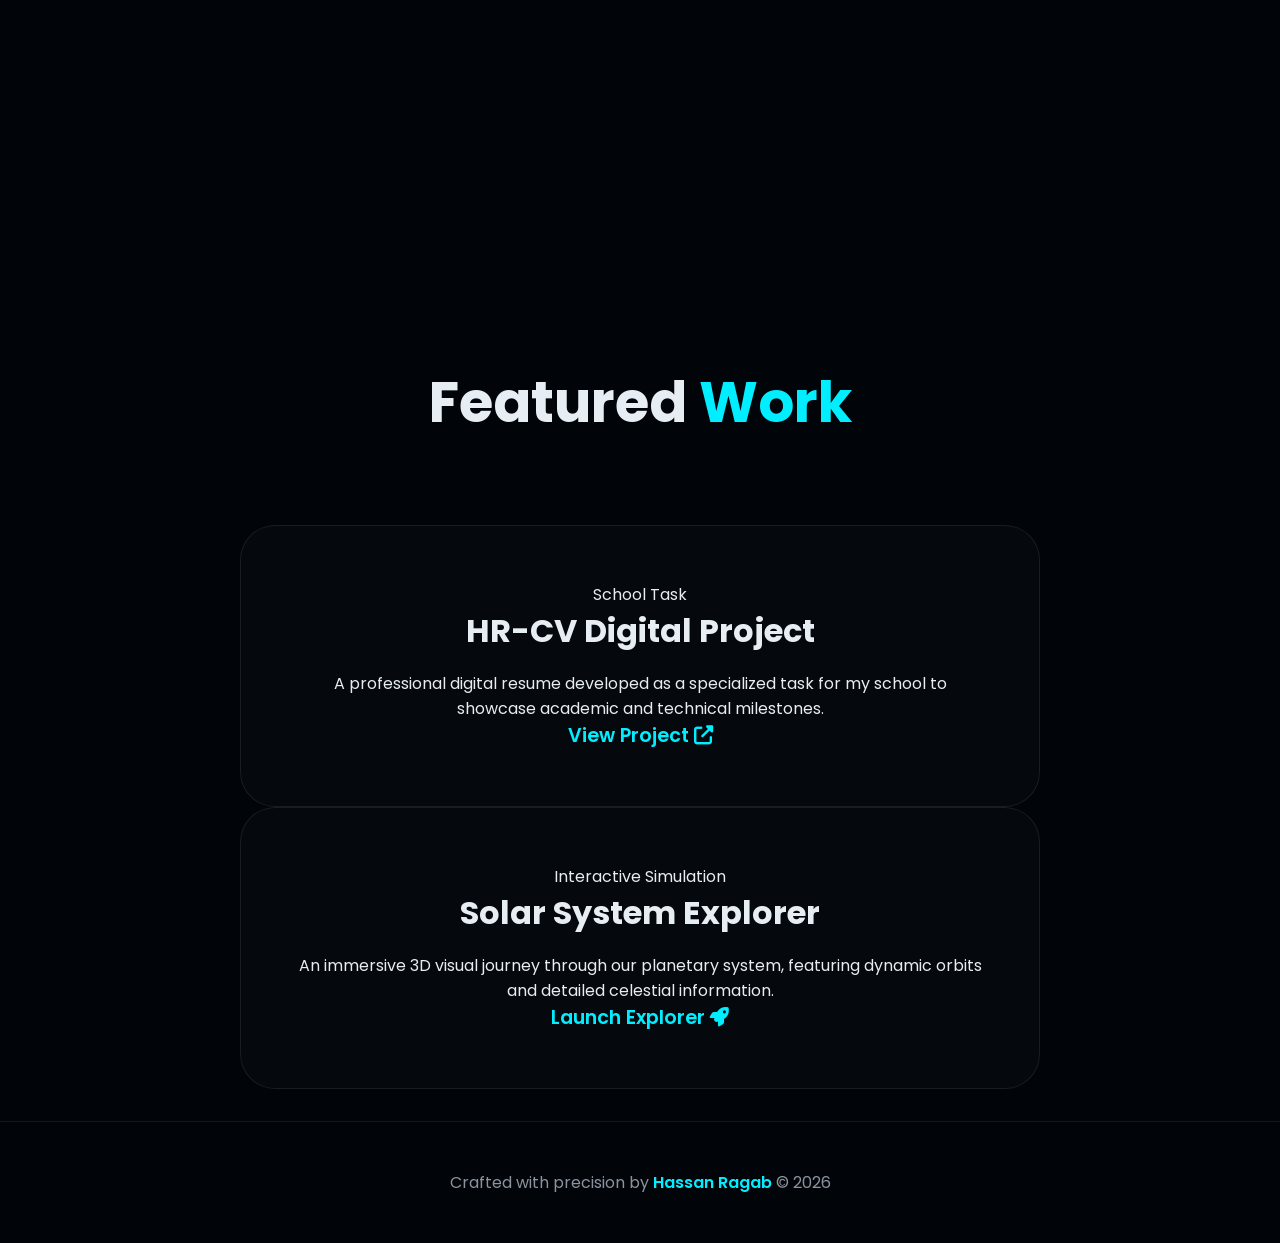
==== commit 15fd7738: "Update index.html" ====
--- a/index.html
+++ b/index.html
@@ -2,7 +2,7 @@
 <html lang="en">
 <head>
     <meta charset="UTF-8">
-    <meta name="viewport" content="width=device-width, initial-scale=1.0">
+    <meta name="viewport" content="width=device-width, initial-scale=1.0, maximum-scale=1.0, user-scalable=no">
     <title>Hassan Ragab | Web Developer</title>
     <link rel="icon" type="image/jpeg" href="images/profile.jpg">
     <link href="https://fonts.googleapis.com/css2?family=Poppins:wght@300;400;500;600;700&display=swap" rel="stylesheet">
@@ -18,10 +18,13 @@
 
     <header>
         <a href="#" class="logo">H.<span>R</span></a>
+        <div class="menu-icon" id="menu-icon">
+            <i class="fas fa-bars"></i>
+        </div>
         <nav class="navbar">
             <a href="#home" class="active">Home</a>
-            <a href="#skills">Expertise</a>
-            <a href="#portfolio">Showcase</a>
+            <a href="#expertise">Expertise</a>
+            <a href="#portfolio">Projects</a>
         </nav>
     </header>
 
@@ -29,11 +32,14 @@
         <div class="home-content">
             <h1>Hi, I'm <span>Hassan Ragab</span></h1>
             <h3>Professional <span class="multiple-text"></span></h3>
-            
             <p class="description">
-                Creating high-performance web experiences with modern frontend technologies, 
-                powered by robust Python backend solutions.
+                Passionate Web Developer dedicated to building sleek, user-centric interfaces and robust digital experiences using modern technologies.
             </p>
+            <div class="social-links">
+                <a href="https://linkedin.com/in/hassan-ragab-32a0aa3bb" target="_blank"><i class="fab fa-linkedin-in"></i></a>
+                <a href="https://github.com/2000HR-pro" target="_blank"><i class="fab fa-github"></i></a>
+                <a href="mailto:hr9084393@gmail.com" target="_blank"><i class="fas fa-envelope"></i></a>
+            </div>
         </div>
 
         <div class="home-img">
@@ -43,46 +49,51 @@
         </div>
     </section>
 
-    <section class="skills" id="skills">
-        <h2 class="heading">Core <span>Expertise</span></h2>
+    <section class="expertise" id="expertise">
+        <h2 class="heading">Technical <span>Stack</span></h2>
         <div class="skills-container">
             <div class="skill-box">
-                <div class="icon-glow"><i class="fas fa-laptop-code"></i></div>
-                <h3>Frontend Architecture</h3>
-                <p>Building pixel-perfect, responsive interfaces using modern HTML5, CSS3, and JavaScript.</p>
+                <div class="icon-glow"><i class="fas fa-code"></i></div>
+                <h3>Frontend Development</h3>
+                <p>Crafting responsive, high-performance websites using HTML5, CSS3, and JavaScript (ES6+) with a focus on clean UI/UX.</p>
             </div>
             <div class="skill-box">
                 <div class="icon-glow"><i class="fab fa-python"></i></div>
-                <h3>Python Logic</h3>
-                <p>Developing scalable backend automation, data processing, and advanced GUI applications.</p>
-            </div>
-            <div class="skill-box">
-                <div class="icon-glow"><i class="fas fa-rocket"></i></div>
-                <h3>Web Performance</h3>
-                <p>Optimizing web speed and user experience through clean, efficient, and maintainable code.</p>
+                <h3>Python Programming</h3>
+                <p>Building efficient automation scripts and desktop applications using Python, specializing in logic-driven solutions.</p>
             </div>
         </div>
     </section>
 
     <section class="portfolio" id="portfolio">
-        <h2 class="heading">Selected <span>Work</span></h2>
-        <div class="exp-container">
-            <div class="exp-card">
-                <div class="exp-info">
-                    <h3>Digital Portfolio Milestone</h3>
-                    <p>A professional web-based identity project showcasing modern design and seamless integration.</p>
-                    <a href="Project-index.html" target="_blank" class="link-btn">View Live <i class="fas fa-external-link"></i></a>
-                </div>
-            </div>
+        <h2 class="heading">Featured <span>Work</span></h2>
+       <div class="exp-container">
+    <div class="exp-card">
+        <div class="exp-info">
+            <span class="project-tag">School Task</span>
+            <h3>HR-CV Digital Project</h3>
+            <p>A professional digital resume developed as a specialized task for my school to showcase academic and technical milestones.</p>
+            <a href="Project-index.html" target="_blank" class="link-btn">View Project <i class="fas fa-external-link-alt"></i></a>
         </div>
+    </div>
+
+    <div class="exp-card solar-theme">
+        <div class="exp-info">
+            <span class="project-tag">Interactive Simulation</span>
+            <h3>Solar System Explorer</h3>
+            <p>An immersive 3D visual journey through our planetary system, featuring dynamic orbits and detailed celestial information.</p>
+            <a href="https://solar-system-fixed.vercel.app/" target="_blank" class="link-btn">Launch Explorer <i class="fas fa-rocket"></i></a>
+        </div>
+    </div>
+</div>
     </section>
 
     <footer>
-        <p>Built with precision by <span>Hassan Ragab</span> &copy; 2026</p>
+        <p>Crafted with precision by <span>Hassan Ragab</span> &copy; 2026</p>
     </footer>
 
     <script src="https://unpkg.com/typed.js@2.1.0/dist/typed.umd.js"></script>
     <script src="https://unpkg.com/scrollreveal"></script>
     <script src="js/script.js"></script>
 </body>
-</html>+</html>
--- a/css/style.css
+++ b/css/style.css
@@ -1,100 +1,79 @@
 :root {
-    --primary-color: #0d6efd;
-    --secondary-color: #1a1e21;
-    --accent-color: #0dcaf0;
-    --bg-body: #f4f7f6;
-    --bg-card: #ffffff;
-    --text-main: #333;
-    --text-light: #666;
-    --transition: all 0.3s ease;
+    --main-color: #0ef;
+    --bg-color: #010409;
+    --second-bg-color: #0d1117;
+    --text-color: #e6edf3;
+    --glass: rgba(255, 255, 255, 0.02);
+    --border-glass: rgba(255, 255, 255, 0.08);
 }
 
-* { box-sizing: border-box; margin: 0; padding: 0; }
+* { margin: 0; padding: 0; box-sizing: border-box; font-family: 'Poppins', sans-serif; text-decoration: none; border: none; outline: none; }
+html { scroll-behavior: smooth; overflow-x: hidden; }
+body { background: var(--bg-color); color: var(--text-color); }
 
-body {
-    font-family: 'Inter', 'Tajawal', sans-serif;
-    background-color: var(--bg-body);
-    color: var(--text-main);
-    line-height: 1.6;
+.bg-animate { position: fixed; top: 0; left: 0; width: 100%; height: 100%; z-index: -1; }
+.circle { position: absolute; border-radius: 50%; background: var(--main-color); filter: blur(140px); opacity: 0.1; }
+.circle-1 { width: 450px; height: 450px; top: -10%; left: -5%; }
+.circle-2 { width: 550px; height: 550px; bottom: -10%; right: -5%; }
+
+header {
+    position: fixed; top: 0; width: 100%; padding: 1.5rem 9%;
+    background: rgba(1, 4, 9, 0.8); backdrop-filter: blur(20px);
+    display: flex; justify-content: space-between; align-items: center;
+    z-index: 1000; border-bottom: 1px solid var(--border-glass);
+}
+.logo { font-size: 2.2rem; font-weight: 800; color: #fff; }
+.logo span { color: var(--main-color); }
+
+.navbar a { font-size: 1.1rem; color: #8b949e; margin-left: 3rem; transition: .3s; font-weight: 500; }
+.navbar a:hover, .navbar a.active { color: var(--main-color); }
+
+section { min-height: 100vh; padding: 10rem 9% 2rem; }
+.home { display: flex; align-items: center; justify-content: space-between; gap: 4rem; }
+.home-content h1 { font-size: 4.8rem; font-weight: 700; line-height: 1.1; }
+.home-content h1 span { color: var(--main-color); }
+.home-content h3 { font-size: 2.3rem; font-weight: 600; color: var(--main-color); margin-top: 0.5rem; }
+
+.description { 
+    font-size: 1.25rem; margin-top: 2rem; color: #8b949e; 
+    border-left: 3px solid var(--main-color); padding-left: 20px; max-width: 550px;
 }
 
-.container { max-width: 1100px; margin: 0 auto; padding: 0 20px; }
+.home-img .img-box {
+    width: 28vw; height: 28vw; border-radius: 50%; padding: 10px;
+    border: 1px solid rgba(0, 238, 255, 0.3); overflow: hidden;
+    animation: floatImg 6s ease-in-out infinite;
+}
+.home-img .img-box img { width: 100%; height: 100%; object-fit: cover; border-radius: 50%; }
 
-/* Header */
-header {
-    background: linear-gradient(135deg, var(--secondary-color) 0%, #343a40 100%);
-    color: white;
-    padding: 60px 0;
-    text-align: center;
-    border-bottom: 5px solid var(--accent-color);
+@keyframes floatImg { 0%, 100% { transform: translateY(0); } 50% { transform: translateY(-20px); } }
+
+.heading { text-align: center; font-size: 3.5rem; margin-bottom: 5rem; font-weight: 700; }
+.heading span { color: var(--main-color); }
+
+.skills { background: var(--second-bg-color); }
+.skills-container { display: grid; grid-template-columns: repeat(auto-fit, minmax(300px, 1fr)); gap: 3rem; }
+.skill-box {
+    background: var(--glass); border: 1px solid var(--border-glass);
+    padding: 4rem 2rem; border-radius: 35px; transition: .5s; text-align: center;
 }
+.skill-box:hover { border-color: var(--main-color); transform: translateY(-15px); }
+.icon-glow { font-size: 4rem; color: var(--main-color); margin-bottom: 1.5rem; }
 
-.profile-img {
-    width: 150px; height: 150px;
-    border-radius: 50%;
-    object-fit: cover;
-    border: 5px solid rgba(255,255,255,0.1);
-    margin-bottom: 15px;
+.exp-container { max-width: 800px; margin: 0 auto; }
+.exp-card {
+    background: var(--glass); border: 1px solid var(--border-glass);
+    padding: 3.5rem; border-radius: 35px; text-align: center;
 }
+.exp-card h3 { font-size: 2rem; margin-bottom: 1rem; }
+.link-btn { color: var(--main-color); font-weight: 600; font-size: 1.2rem; }
 
-.social-links { margin-top: 20px; display: flex; justify-content: center; gap: 20px; }
-.social-links a { color: white; font-size: 1.5rem; transition: var(--transition); }
-.social-links a:hover { color: var(--accent-color); transform: translateY(-3px); }
+footer { padding: 3rem; text-align: center; border-top: 1px solid var(--border-glass); color: #8b949e; }
+footer span { color: var(--main-color); font-weight: 600; }
 
-/* Main Content */
-main {
-    padding: 40px 0;
-    display: grid;
-    grid-template-columns: repeat(auto-fit, minmax(300px, 1fr));
-    gap: 25px;
-}
-
-section {
-    background: var(--bg-card);
-    padding: 30px;
-    border-radius: 15px;
-    box-shadow: 0 10px 30px rgba(0,0,0,0.05);
-    border-top: 5px solid var(--primary-color);
-    transition: var(--transition);
-}
-
-section:hover { transform: translateY(-5px); }
-h2 { margin-bottom: 20px; color: var(--secondary-color); font-size: 1.4rem; }
-h2 i { margin-right: 10px; color: var(--primary-color); }
-
-/* Skills Grid */
-.skills-grid { display: flex; flex-wrap: wrap; gap: 10px; }
-.skills-grid span {
-    background: #e9ecef;
-    padding: 8px 15px;
-    border-radius: 20px;
-    font-size: 0.9rem;
-    font-weight: 600;
-}
-
-/* Enhanced Languages Section */
-.lang-card { margin-bottom: 20px; }
-.lang-info { display: flex; justify-content: space-between; margin-bottom: 8px; font-weight: 600; }
-.lang-level { color: var(--primary-color); font-size: 0.85rem; }
-.progress-bar { background: #eee; height: 10px; border-radius: 10px; overflow: hidden; }
-.progress { background: var(--primary-color); height: 100%; border-radius: 10px; }
-
-/* Contact Form */
-.contact-section { grid-column: 1 / -1; }
-.form-group { margin-bottom: 15px; }
-input, textarea {
-    width: 100%; padding: 12px;
-    border: 2px solid #eee; border-radius: 8px;
-    font-family: inherit; transition: var(--transition);
-}
-input:focus, textarea:focus { border-color: var(--primary-color); outline: none; }
-input[type="submit"] {
-    background: var(--primary-color); color: white;
-    border: none; padding: 15px; cursor: pointer;
-    font-weight: 700; width: auto; min-width: 150px;
-}
-input[type="submit"]:hover { background: #0056b3; }
-
-footer { text-align: center; padding: 40px 0; color: var(--text-light); }
-
-@media (max-width: 768px) { main { grid-template-columns: 1fr; } }
+@media (max-width: 991px) {
+    .home { flex-direction: column; text-align: center; gap: 4rem; }
+    .description { border-left: none; border-top: 3px solid var(--main-color); padding: 15px 0 0; margin: 2rem auto 0; }
+    .home-content h1 { font-size: 3.5rem; }
+    .home-img .img-box { width: 65vw; height: 65vw; }
+}
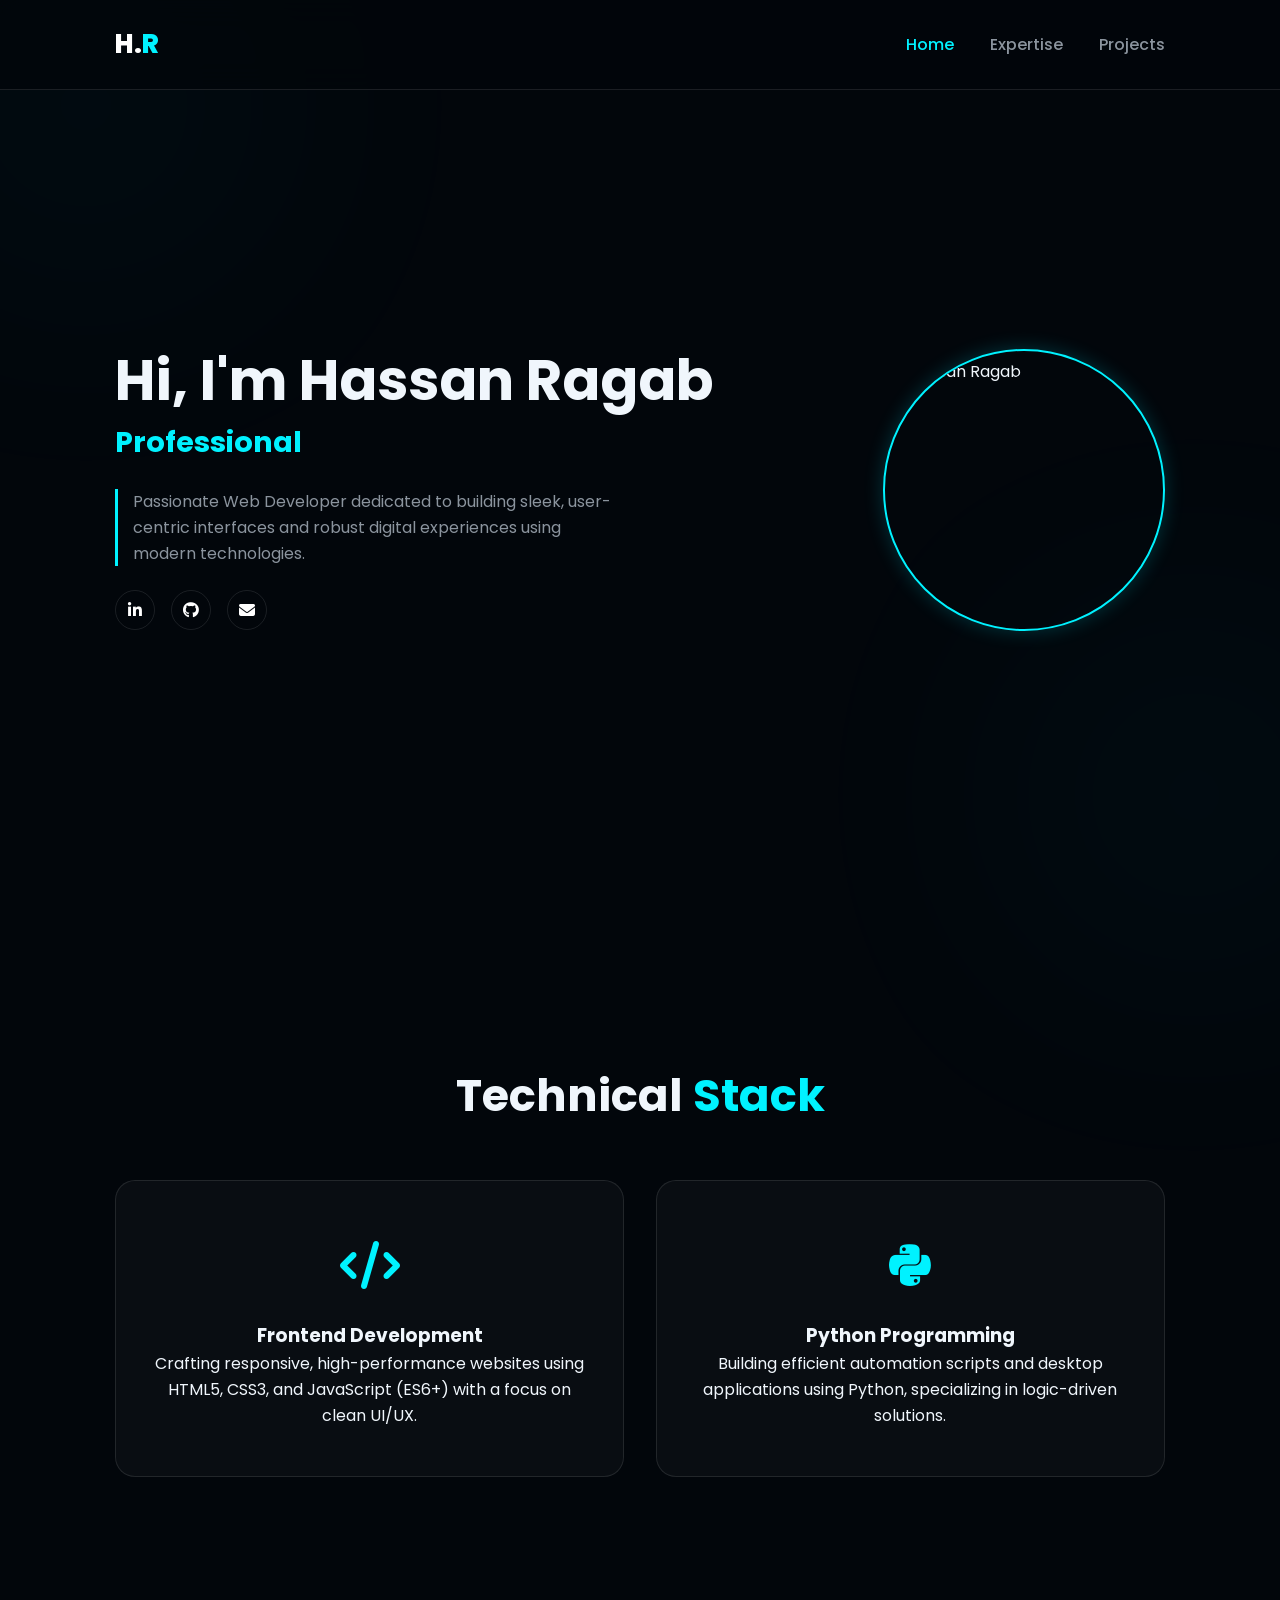
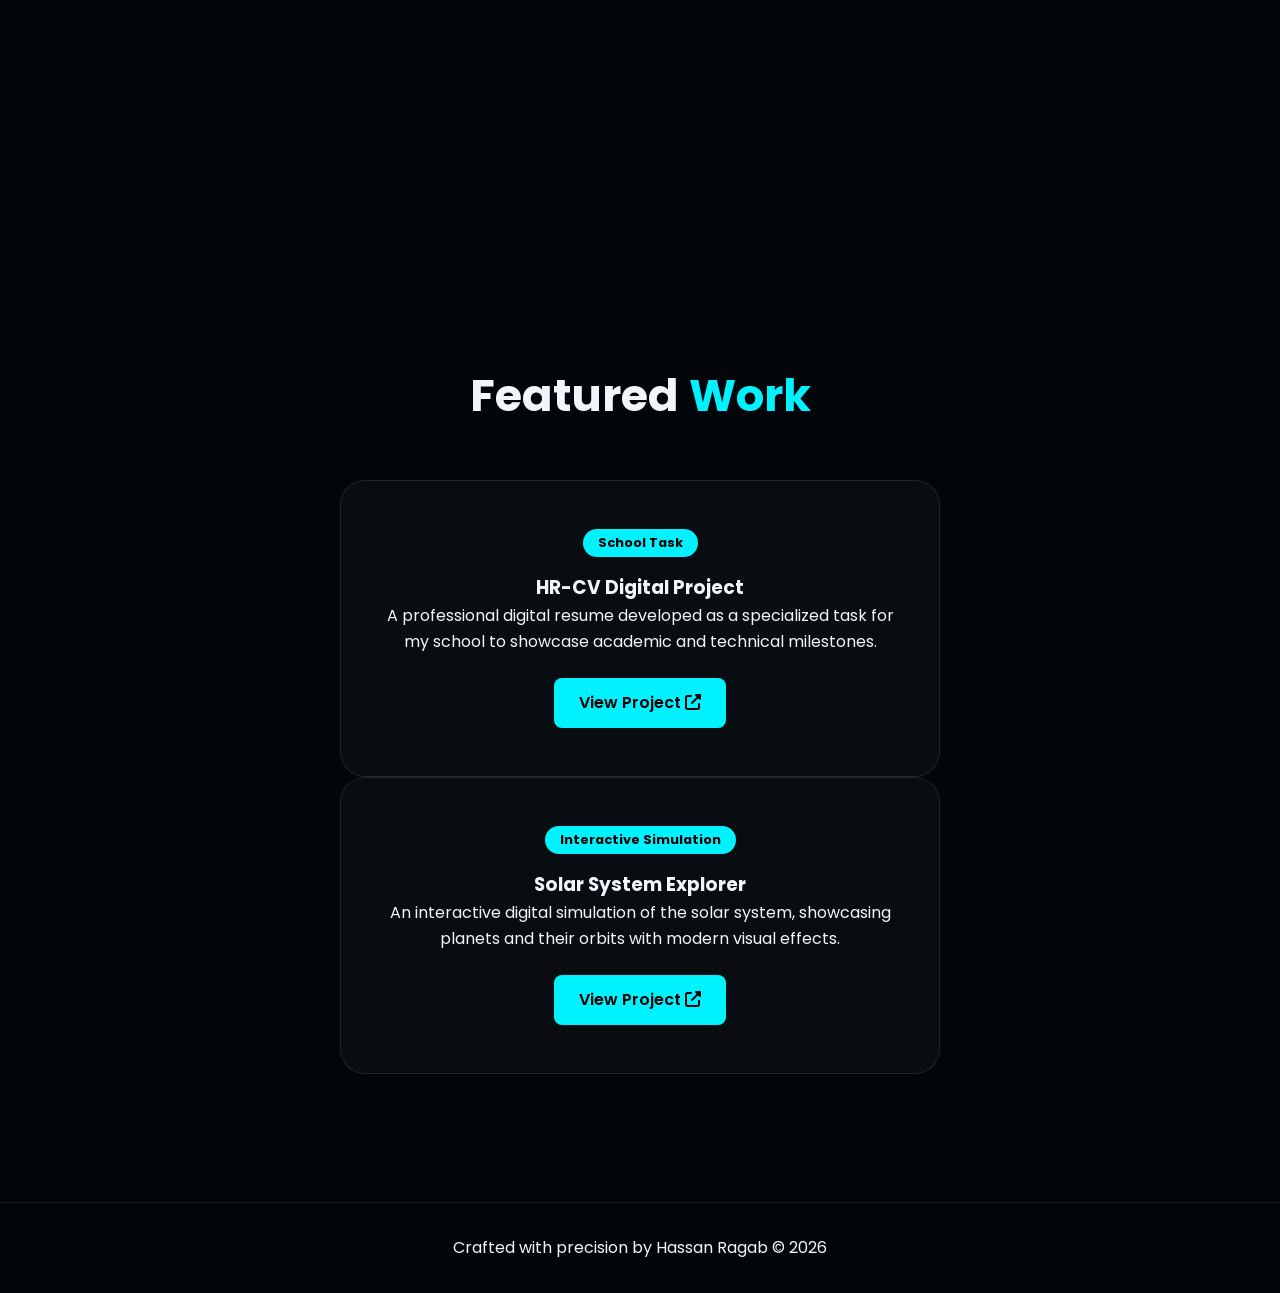
==== commit 4c5c7c68: "Fix profile image link and HTML formatting Corrected the profile image link and ensured proper HTML " ====
--- a/index.html
+++ b/index.html
@@ -1,99 +1 @@
-<!DOCTYPE html>
-<html lang="en">
-<head>
-    <meta charset="UTF-8">
-    <meta name="viewport" content="width=device-width, initial-scale=1.0, maximum-scale=1.0, user-scalable=no">
-    <title>Hassan Ragab | Web Developer</title>
-    <link rel="icon" type="image/jpeg" href="images/profile.jpg">
-    <link href="https://fonts.googleapis.com/css2?family=Poppins:wght@300;400;500;600;700&display=swap" rel="stylesheet">
-    <link rel="stylesheet" href="https://cdnjs.cloudflare.com/ajax/libs/font-awesome/6.4.0/css/all.min.css">
-    <link rel="stylesheet" href="css/style.css">
-</head>
-<body>
-
-    <div class="bg-animate">
-        <div class="circle circle-1"></div>
-        <div class="circle circle-2"></div>
-    </div>
-
-    <header>
-        <a href="#" class="logo">H.<span>R</span></a>
-        <div class="menu-icon" id="menu-icon">
-            <i class="fas fa-bars"></i>
-        </div>
-        <nav class="navbar">
-            <a href="#home" class="active">Home</a>
-            <a href="#expertise">Expertise</a>
-            <a href="#portfolio">Projects</a>
-        </nav>
-    </header>
-
-    <section class="home" id="home">
-        <div class="home-content">
-            <h1>Hi, I'm <span>Hassan Ragab</span></h1>
-            <h3>Professional <span class="multiple-text"></span></h3>
-            <p class="description">
-                Passionate Web Developer dedicated to building sleek, user-centric interfaces and robust digital experiences using modern technologies.
-            </p>
-            <div class="social-links">
-                <a href="https://linkedin.com/in/hassan-ragab-32a0aa3bb" target="_blank"><i class="fab fa-linkedin-in"></i></a>
-                <a href="https://github.com/2000HR-pro" target="_blank"><i class="fab fa-github"></i></a>
-                <a href="mailto:hr9084393@gmail.com" target="_blank"><i class="fas fa-envelope"></i></a>
-            </div>
-        </div>
-
-        <div class="home-img">
-            <div class="img-box">
-                <img src="images/profile.jpg" alt="Hassan Ragab">
-            </div>
-        </div>
-    </section>
-
-    <section class="expertise" id="expertise">
-        <h2 class="heading">Technical <span>Stack</span></h2>
-        <div class="skills-container">
-            <div class="skill-box">
-                <div class="icon-glow"><i class="fas fa-code"></i></div>
-                <h3>Frontend Development</h3>
-                <p>Crafting responsive, high-performance websites using HTML5, CSS3, and JavaScript (ES6+) with a focus on clean UI/UX.</p>
-            </div>
-            <div class="skill-box">
-                <div class="icon-glow"><i class="fab fa-python"></i></div>
-                <h3>Python Programming</h3>
-                <p>Building efficient automation scripts and desktop applications using Python, specializing in logic-driven solutions.</p>
-            </div>
-        </div>
-    </section>
-
-    <section class="portfolio" id="portfolio">
-        <h2 class="heading">Featured <span>Work</span></h2>
-       <div class="exp-container">
-    <div class="exp-card">
-        <div class="exp-info">
-            <span class="project-tag">School Task</span>
-            <h3>HR-CV Digital Project</h3>
-            <p>A professional digital resume developed as a specialized task for my school to showcase academic and technical milestones.</p>
-            <a href="Project-index.html" target="_blank" class="link-btn">View Project <i class="fas fa-external-link-alt"></i></a>
-        </div>
-    </div>
-
-    <div class="exp-card solar-theme">
-        <div class="exp-info">
-            <span class="project-tag">Interactive Simulation</span>
-            <h3>Solar System Explorer</h3>
-            <p>An immersive 3D visual journey through our planetary system, featuring dynamic orbits and detailed celestial information.</p>
-            <a href="https://solar-system-fixed.vercel.app/" target="_blank" class="link-btn">Launch Explorer <i class="fas fa-rocket"></i></a>
-        </div>
-    </div>
-</div>
-    </section>
-
-    <footer>
-        <p>Crafted with precision by <span>Hassan Ragab</span> &copy; 2026</p>
-    </footer>
-
-    <script src="https://unpkg.com/typed.js@2.1.0/dist/typed.umd.js"></script>
-    <script src="https://unpkg.com/scrollreveal"></script>
-    <script src="js/script.js"></script>
-</body>
-</html>
+<!doctypehtml><html lang=en><meta charset=UTF-8><meta content="width=device-width,initial-scale=1,maximum-scale=1,user-scalable=no"name=viewport><title>Hassan Ragab | Web Developer</title><link href=images/profil.jpg rel=icon type=image/jpeg><link href="https://fonts.googleapis.com/css2?family=Poppins:wght@300;400;500;600;700&display=swap"rel=stylesheet><link href=https://cdnjs.cloudflare.com/ajax/libs/font-awesome/6.4.0/css/all.min.css rel=stylesheet><link href=css/style.css rel=stylesheet><div class=bg-animate><div class="circle circle-1"></div><div class="circle circle-2"></div></div><header><a href=# class=logo>H.<span>R</span></a><div class=menu-icon id=menu-icon><i class="fas fa-bars"></i></div><nav class=navbar><a href=#home class=active>Home</a> <a href=#expertise>Expertise</a> <a href=#portfolio>Projects</a></nav></header><section class=home id=home><div class=home-content><h1>Hi, I'm <span>Hassan Ragab</span></h1><h3>Professional <span class=multiple-text></span></h3><p class=description>Passionate Web Developer dedicated to building sleek, user-centric interfaces and robust digital experiences using modern technologies.<div class=social-links><a href=https://linkedin.com/in/hassan-ragab-32a0aa3bb target=_blank><i class="fab fa-linkedin-in"></i></a> <a href=https://github.com/2000HR-pro target=_blank><i class="fab fa-github"></i></a> <a href=mailto:hr9084393@gmail.com target=_blank><i class="fas fa-envelope"></i></a></div></div><div class=home-img><div class=img-box><img alt="Hassan Ragab"src=images/profile.jpg></div></div></section><section class=expertise id=expertise><h2 class=heading>Technical <span>Stack</span></h2><div class=skills-container><div class=skill-box><div class=icon-glow><i class="fas fa-code"></i></div><h3>Frontend Development</h3><p>Crafting responsive, high-performance websites using HTML5, CSS3, and JavaScript (ES6+) with a focus on clean UI/UX.</div><div class=skill-box><div class=icon-glow><i class="fab fa-python"></i></div><h3>Python Programming</h3><p>Building efficient automation scripts and desktop applications using Python, specializing in logic-driven solutions.</div></div></section><section class=portfolio id=portfolio><h2 class=heading>Featured <span>Work</span></h2><div class=exp-container><div class=exp-card><div class=exp-info><span class=project-tag>School Task</span><h3>HR-CV Digital Project</h3><p>A professional digital resume developed as a specialized task for my school to showcase academic and technical milestones.</p><a href=Project-index.html target=_blank class=link-btn>View Project <i class="fas fa-external-link-alt"></i></a></div></div><div class=exp-card><div class=exp-info><span class=project-tag>Interactive Simulation</span><h3>Solar System Explorer</h3><p>An interactive digital simulation of the solar system, showcasing planets and their orbits with modern visual effects.</p><a href=https://solar-system-fixed.vercel.app/ target=_blank class=link-btn>View Project <i class="fas fa-external-link-alt"></i></a></div></div></div></section><footer><p>Crafted with precision by <span>Hassan Ragab</span> © 2026</footer><script src=https://unpkg.com/typed.js@2.1.0/dist/typed.umd.js></script><script src=https://unpkg.com/scrollreveal></script><script src=js/script.js></script>
